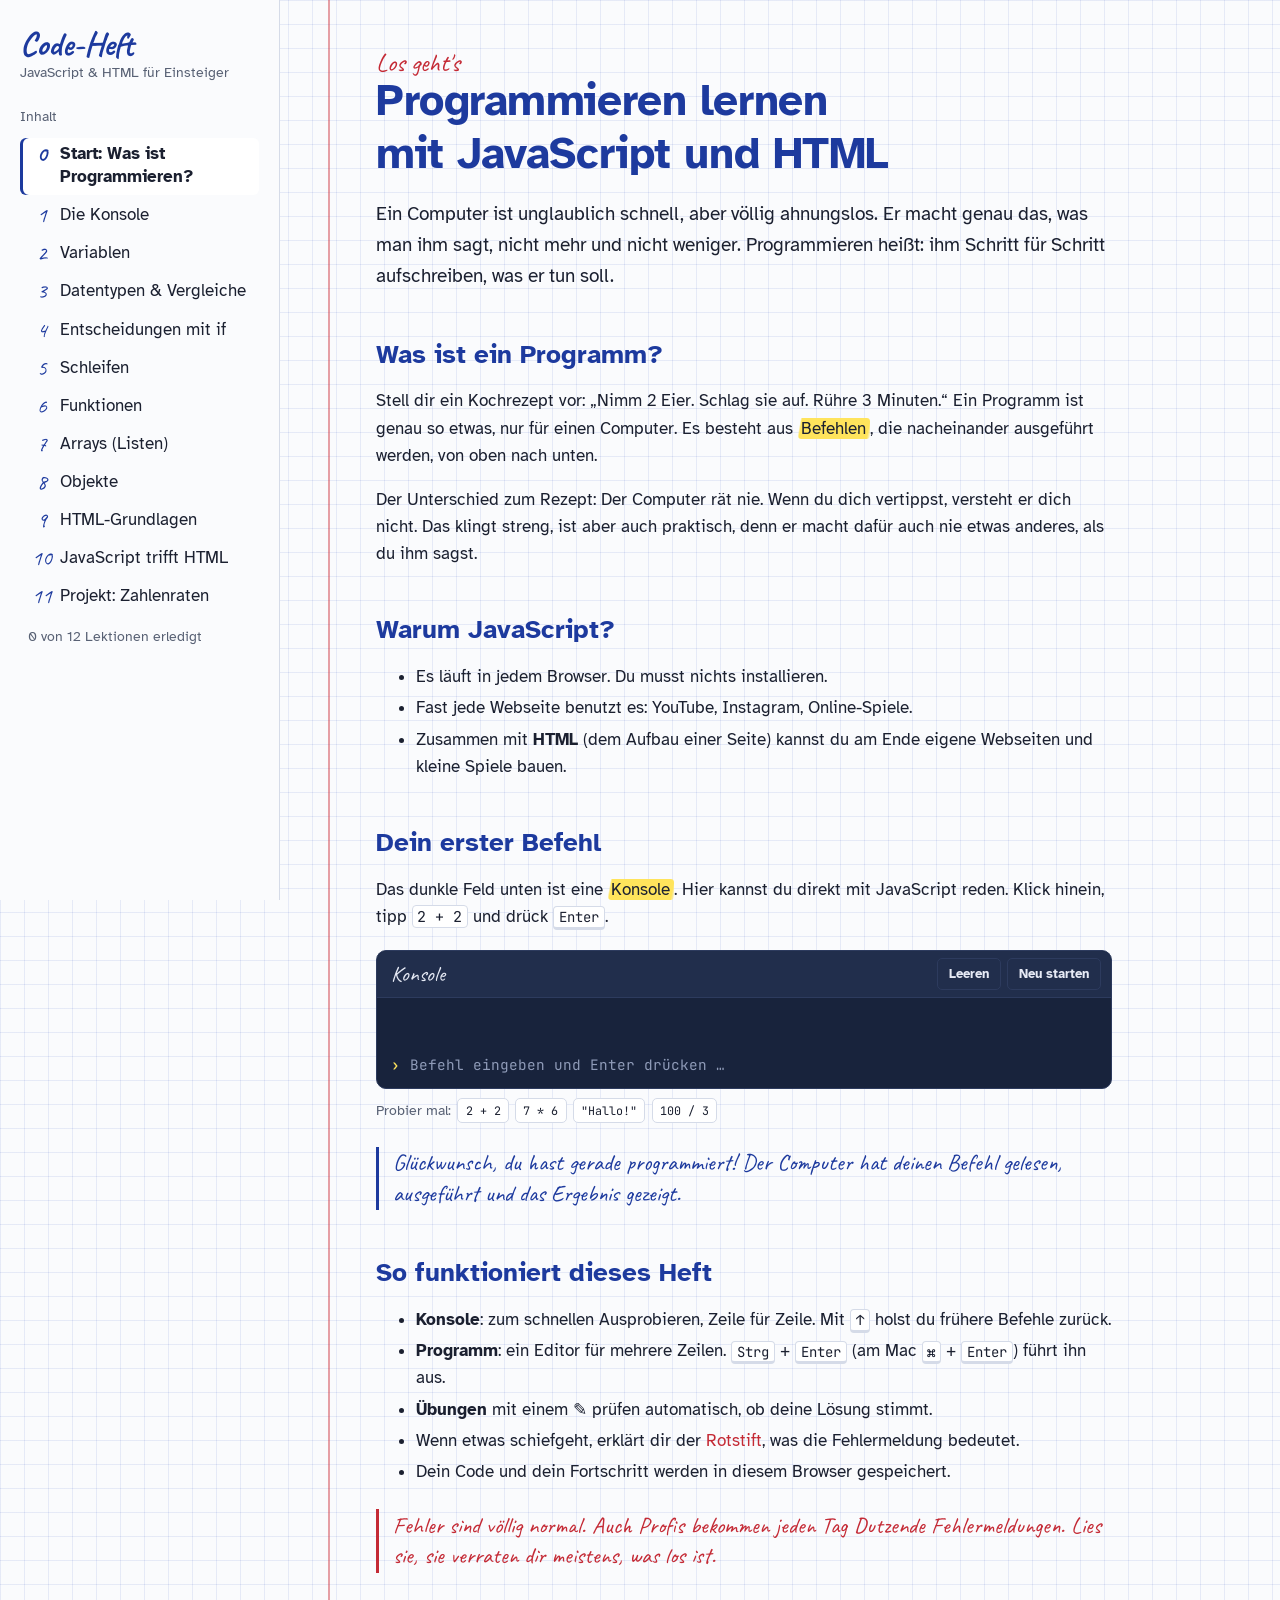
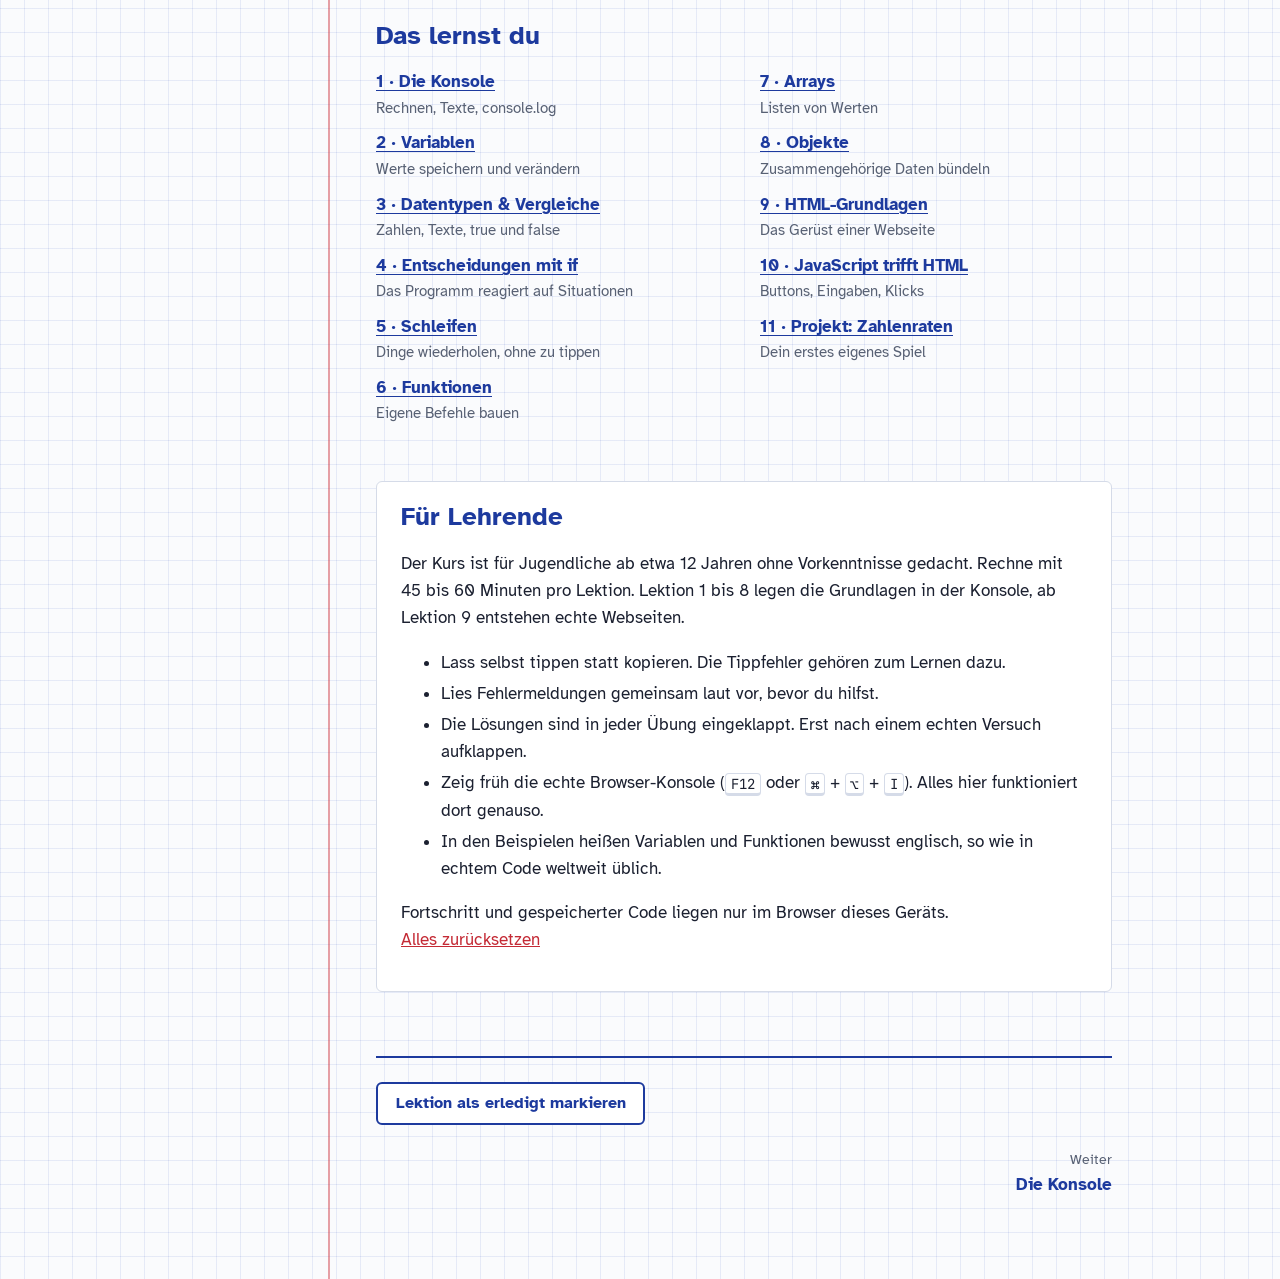
==== index.html @ 229a24ae "first commit" ====
<!doctype html>
<html lang="de">
<head>
  <meta charset="utf-8">
  <meta name="viewport" content="width=device-width, initial-scale=1">
  <title>Code-Heft</title>
  <link rel="preconnect" href="https://fonts.googleapis.com">
  <link rel="preconnect" href="https://fonts.gstatic.com" crossorigin>
  <link rel="stylesheet" href="https://fonts.googleapis.com/css2?family=Atkinson+Hyperlegible:ital,wght@0,400;0,700;1,400&family=Caveat:wght@500;700&family=JetBrains+Mono:wght@400;600&display=swap">
  <link rel="stylesheet" href="assets/course.css">
</head>
<body>
<main>
  <p class="lesson-number">Los geht's</p>
  <h1>Programmieren lernen mit JavaScript und HTML</h1>

  <p class="lead">Ein Computer ist unglaublich schnell, aber völlig ahnungslos. Er macht genau das, was man ihm sagt, nicht mehr und nicht weniger. Programmieren heißt: ihm Schritt für Schritt aufschreiben, was er tun soll.</p>

  <h2>Was ist ein Programm?</h2>
  <p>Stell dir ein Kochrezept vor: „Nimm 2 Eier. Schlag sie auf. Rühre 3 Minuten.“ Ein Programm ist genau so etwas, nur für einen Computer. Es besteht aus <mark>Befehlen</mark>, die nacheinander ausgeführt werden, von oben nach unten.</p>
  <p>Der Unterschied zum Rezept: Der Computer rät nie. Wenn du dich vertippst, versteht er dich nicht. Das klingt streng, ist aber auch praktisch, denn er macht dafür auch nie etwas anderes, als du ihm sagst.</p>

  <h2>Warum JavaScript?</h2>
  <ul>
    <li>Es läuft in jedem Browser. Du musst nichts installieren.</li>
    <li>Fast jede Webseite benutzt es: YouTube, Instagram, Online-Spiele.</li>
    <li>Zusammen mit <strong>HTML</strong> (dem Aufbau einer Seite) kannst du am Ende eigene Webseiten und kleine Spiele bauen.</li>
  </ul>

  <h2>Dein erster Befehl</h2>
  <p>Das dunkle Feld unten ist eine <mark>Konsole</mark>. Hier kannst du direkt mit JavaScript reden. Klick hinein, tipp <code>2 + 2</code> und drück <kbd>Enter</kbd>.</p>

  <js-console>
    <code>2 + 2</code>
    <code>7 * 6</code>
    <code>"Hallo!"</code>
    <code>100 / 3</code>
  </js-console>

  <p class="note">Glückwunsch, du hast gerade programmiert! Der Computer hat deinen Befehl gelesen, ausgeführt und das Ergebnis gezeigt.</p>

  <h2>So funktioniert dieses Heft</h2>
  <ul>
    <li><strong>Konsole</strong>: zum schnellen Ausprobieren, Zeile für Zeile. Mit <kbd>↑</kbd> holst du frühere Befehle zurück.</li>
    <li><strong>Programm</strong>: ein Editor für mehrere Zeilen. <kbd>Strg</kbd> + <kbd>Enter</kbd> (am Mac <kbd>⌘</kbd> + <kbd>Enter</kbd>) führt ihn aus.</li>
    <li><strong>Übungen</strong> mit einem ✎ prüfen automatisch, ob deine Lösung stimmt.</li>
    <li>Wenn etwas schiefgeht, erklärt dir der <span style="color: var(--red)">Rotstift</span>, was die Fehlermeldung bedeutet.</li>
    <li>Dein Code und dein Fortschritt werden in diesem Browser gespeichert.</li>
  </ul>

  <p class="note warning">Fehler sind völlig normal. Auch Profis bekommen jeden Tag Dutzende Fehlermeldungen. Lies sie, sie verraten dir meistens, was los ist.</p>

  <h2>Das lernst du</h2>
  <ol class="lesson-map">
    <li><a href="lesson-01.html">1 · Die Konsole</a><span>Rechnen, Texte, console.log</span></li>
    <li><a href="lesson-02.html">2 · Variablen</a><span>Werte speichern und verändern</span></li>
    <li><a href="lesson-03.html">3 · Datentypen &amp; Vergleiche</a><span>Zahlen, Texte, true und false</span></li>
    <li><a href="lesson-04.html">4 · Entscheidungen mit if</a><span>Das Programm reagiert auf Situationen</span></li>
    <li><a href="lesson-05.html">5 · Schleifen</a><span>Dinge wiederholen, ohne zu tippen</span></li>
    <li><a href="lesson-06.html">6 · Funktionen</a><span>Eigene Befehle bauen</span></li>
    <li><a href="lesson-07.html">7 · Arrays</a><span>Listen von Werten</span></li>
    <li><a href="lesson-08.html">8 · Objekte</a><span>Zusammengehörige Daten bündeln</span></li>
    <li><a href="lesson-09.html">9 · HTML-Grundlagen</a><span>Das Gerüst einer Webseite</span></li>
    <li><a href="lesson-10.html">10 · JavaScript trifft HTML</a><span>Buttons, Eingaben, Klicks</span></li>
    <li><a href="lesson-11.html">11 · Projekt: Zahlenraten</a><span>Dein erstes eigenes Spiel</span></li>
  </ol>

  <section class="teacher">
    <h2>Für Lehrende</h2>
    <p>Der Kurs ist für Jugendliche ab etwa 12 Jahren ohne Vorkenntnisse gedacht. Rechne mit 45 bis 60 Minuten pro Lektion. Lektion 1 bis 8 legen die Grundlagen in der Konsole, ab Lektion 9 entstehen echte Webseiten.</p>
    <ul>
      <li>Lass selbst tippen statt kopieren. Die Tippfehler gehören zum Lernen dazu.</li>
      <li>Lies Fehlermeldungen gemeinsam laut vor, bevor du hilfst.</li>
      <li>Die Lösungen sind in jeder Übung eingeklappt. Erst nach einem echten Versuch aufklappen.</li>
      <li>Zeig früh die echte Browser-Konsole (<kbd>F12</kbd> oder <kbd>⌘</kbd> + <kbd>⌥</kbd> + <kbd>I</kbd>). Alles hier funktioniert dort genauso.</li>
      <li>In den Beispielen heißen Variablen und Funktionen bewusst englisch, so wie in echtem Code weltweit üblich.</li>
    </ul>
    <p>Fortschritt und gespeicherter Code liegen nur im Browser dieses Geräts. <button type="button" class="text-button" onclick="Course.resetProgress()">Alles zurücksetzen</button></p>
  </section>
</main>
<script src="assets/course.js"></script>
</body>
</html>
---- assets/course.css ----
/* Code-Heft – a squared school notebook (Karoheft) with blue ink, red correction pen and a dark board for code */

:root {
  --paper: #fafbfd;
  --grid: rgba(60, 100, 200, 0.11);
  --margin-line: rgba(204, 47, 58, 0.45);
  --ink: #1d3a9e;
  --text: #1b2030;
  --muted: #586174;
  --marker: #ffe45c;
  --marker-text: #1b2030;
  --red: #c42a35;
  --success: #23804c;
  --success-bg: #e3f4ea;
  --hint-bg: #fdecee;
  --surface: #ffffff;
  --border: #d5dbe8;

  --board: #18233c;
  --board-raised: #212e4c;
  --board-text: #e6eaf5;
  --board-muted: #8f9bb8;
  --board-border: #2d3b5e;
  --board-result: #ffe45c;
  --board-error: #ff8a92;
  --board-warn: #ffc46b;

  --font-body: 'Atkinson Hyperlegible', system-ui, -apple-system, 'Segoe UI', sans-serif;
  --font-code: 'JetBrains Mono', ui-monospace, 'SF Mono', Menlo, Consolas, monospace;
  --font-hand: 'Caveat', 'Bradley Hand', 'Segoe Print', cursive;

  --cell: 24px;
  --radius: 6px;
  color-scheme: light;
}

@media (prefers-color-scheme: dark) {
  :root:not([data-theme="light"]) {
    --paper: #131a2b;
    --grid: rgba(140, 170, 255, 0.07);
    --margin-line: rgba(255, 122, 130, 0.35);
    --ink: #9db2ff;
    --text: #e3e7f1;
    --muted: #a0a9bd;
    --marker: rgba(255, 228, 92, 0.85);
    --marker-text: #1b2030;
    --red: #ff858d;
    --success: #6fd49a;
    --success-bg: rgba(111, 212, 154, 0.12);
    --hint-bg: rgba(255, 133, 141, 0.12);
    --surface: #1a2337;
    --border: #2f3a55;
    --board: #0f1729;
    --board-raised: #18233c;
    --board-border: #26334f;
    color-scheme: dark;
  }
}

:root[data-theme="dark"] {
  --paper: #131a2b;
  --grid: rgba(140, 170, 255, 0.07);
  --margin-line: rgba(255, 122, 130, 0.35);
  --ink: #9db2ff;
  --text: #e3e7f1;
  --muted: #a0a9bd;
  --marker: rgba(255, 228, 92, 0.85);
  --marker-text: #1b2030;
  --red: #ff858d;
  --success: #6fd49a;
  --success-bg: rgba(111, 212, 154, 0.12);
  --hint-bg: rgba(255, 133, 141, 0.12);
  --surface: #1a2337;
  --border: #2f3a55;
  --board: #0f1729;
  --board-raised: #18233c;
  --board-border: #26334f;
  color-scheme: dark;
}

*, *::before, *::after { box-sizing: border-box; }

html { -webkit-text-size-adjust: 100%; }

body {
  margin: 0;
  font-family: var(--font-body);
  font-size: 1.0625rem;
  line-height: 1.6;
  color: var(--text);
  background-color: var(--paper);
  background-image:
    linear-gradient(var(--grid) 1px, transparent 1px),
    linear-gradient(90deg, var(--grid) 1px, transparent 1px);
  background-size: var(--cell) var(--cell);
  display: grid;
  grid-template-columns: minmax(0, 1fr);
  min-height: 100vh;
}

@media (min-width: 900px) {
  body { grid-template-columns: 17.5rem minmax(0, 1fr); }
}

:focus-visible {
  outline: 3px solid var(--ink);
  outline-offset: 2px;
  border-radius: 3px;
}

/* No ligatures: beginners must see >=, === and => exactly as they type them */
code, pre, kbd, textarea, .board {
  font-variant-ligatures: none;
  font-feature-settings: "liga" 0, "calt" 0;
}

a { color: var(--ink); text-underline-offset: 0.18em; }
a:hover { text-decoration-thickness: 2px; }

/* ---------- Sidebar ---------- */
.sidebar {
  background: var(--paper);
  border-bottom: 1px solid var(--border);
  padding: 0.5rem 1rem;
  position: sticky;
  top: 0;
  z-index: 10;
  min-width: 0;
  max-height: 100vh;
  overflow-y: auto;
}

/* Compact top bar on small screens: brand and table of contents toggle side by side */
@media (max-width: 899px) {
  .sidebar { display: flex; flex-wrap: wrap; align-items: baseline; column-gap: 1rem; }
  .brand { margin-bottom: 0; }
  .brand-name { font-size: 1.7rem; }
  .brand-tagline { display: none; }
  .toc-toggle { flex: 1; min-width: 0; }
  .toc-toggle[open] { flex-basis: 100%; }
}

@media (min-width: 900px) {
  .sidebar {
    height: 100vh;
    overflow-y: auto;
    border-bottom: 0;
    border-right: 1px solid var(--border);
    padding: 1.75rem 1.25rem;
  }
}

.brand {
  display: flex;
  flex-direction: column;
  text-decoration: none;
  color: var(--text);
  margin-bottom: 0.5rem;
}

.brand-name {
  font-family: var(--font-hand);
  font-size: 2.1rem;
  font-weight: 700;
  line-height: 1;
  color: var(--ink);
}

.brand-tagline { font-size: 0.85rem; color: var(--muted); }

.toc-toggle summary {
  cursor: pointer;
  display: flex;
  gap: 0.5rem;
  align-items: baseline;
  font-weight: 700;
  padding: 0.35rem 0;
  list-style: none;
}
.toc-toggle summary::-webkit-details-marker { display: none; }
.toc-toggle summary::before { content: '▸'; color: var(--ink); transition: transform 0.15s; }
.toc-toggle[open] summary::before { transform: rotate(90deg); }

.toc-current {
  min-width: 0;
  font-weight: 400;
  color: var(--muted);
  font-size: 0.9rem;
  overflow: hidden;
  text-overflow: ellipsis;
  white-space: nowrap;
}

@media (min-width: 900px) {
  .toc-toggle summary { pointer-events: none; }
  .toc-toggle summary::before, .toc-current { display: none; }
  .toc-toggle summary { color: var(--muted); font-weight: 400; font-size: 0.9rem; margin-top: 1rem; }
}

.toc { list-style: none; margin: 0.25rem 0 0; padding: 0; }

.toc a {
  display: grid;
  grid-template-columns: 1.75rem 1fr;
  gap: 0.25rem;
  padding: 0.35rem 0.5rem;
  border-radius: var(--radius);
  text-decoration: none;
  color: var(--text);
  line-height: 1.35;
}
.toc a:hover { background: var(--surface); }
.toc a[aria-current="page"] { background: var(--surface); box-shadow: inset 3px 0 0 var(--ink); font-weight: 700; }

.toc-number {
  font-family: var(--font-hand);
  font-size: 1.35rem;
  line-height: 1;
  color: var(--ink);
  text-align: center;
}
.toc a.done .toc-number { color: var(--success); }
.toc a.done .toc-number::after { content: '✓'; font-family: var(--font-body); font-size: 0.8rem; margin-left: 1px; }

.toc-status { font-size: 0.85rem; color: var(--muted); margin: 0.75rem 0.5rem 0; }

/* ---------- Main column: notebook page with red margin line ---------- */
main {
  width: 100%;
  max-width: 88rem;
  padding: 2rem 1rem 4rem;
  min-width: 0;
}

main > :not(.exercise):not(html-playground),
.exercise > :not(html-playground) {
  max-width: 46rem;
}

@media (min-width: 640px) {
  main {
    padding: 3rem 2rem 5rem 4.5rem;
    background-image: linear-gradient(90deg, transparent 3rem, var(--margin-line) 3rem, var(--margin-line) calc(3rem + 2px), transparent calc(3rem + 2px));
  }
}

@media (min-width: 900px) {
  main { padding-left: 6rem; }
}

.lesson-number {
  font-family: var(--font-hand);
  font-size: 1.6rem;
  color: var(--red);
  margin: 0 0 -0.25rem;
  line-height: 1.2;
}

h1, h2, h3 { color: var(--ink); line-height: 1.2; text-wrap: balance; }
h1 { font-size: clamp(2rem, 5vw, 2.75rem); margin: 0 0 1rem; letter-spacing: -0.01em; }
h2 { font-size: 1.6rem; margin: 3rem 0 0.75rem; }
h3 { font-size: 1.2rem; margin: 2rem 0 0.5rem; }

p, ul, ol { max-width: 68ch; }
li + li { margin-top: 0.25rem; }

.lead { font-size: 1.2rem; color: var(--text); }

mark {
  background: linear-gradient(100deg, transparent 0.15em, var(--marker) 0.25em, var(--marker) calc(100% - 0.2em), transparent 100%);
  color: var(--marker-text);
  padding: 0 0.2em;
  border-radius: 0.2em;
}

code {
  font-family: var(--font-code);
  font-size: 0.88em;
  background: var(--surface);
  border: 1px solid var(--border);
  border-radius: 4px;
  padding: 0.05em 0.3em;
}

pre {
  font-family: var(--font-code);
  font-size: 0.9rem;
  line-height: 1.55;
  background: var(--surface);
  border: 1px solid var(--border);
  border-left: 4px solid var(--ink);
  border-radius: var(--radius);
  padding: 0.9rem 1rem;
  overflow-x: auto;
  max-width: 100%;
}
pre code { background: none; border: 0; padding: 0; font-size: inherit; }

kbd {
  font-family: var(--font-code);
  font-size: 0.82em;
  border: 1px solid var(--border);
  border-bottom-width: 3px;
  border-radius: 4px;
  padding: 0.05em 0.35em;
  background: var(--surface);
}

/* Handwritten teacher note in the margin style */
.note {
  font-family: var(--font-hand);
  font-size: 1.45rem;
  line-height: 1.3;
  color: var(--ink);
  border-left: 3px solid var(--ink);
  padding: 0.1rem 0 0.1rem 0.9rem;
  margin: 1.5rem 0;
}
.note.warning { color: var(--red); border-color: var(--red); }

table { border-collapse: collapse; margin: 1rem 0; background: var(--surface); max-width: 100%; display: block; overflow-x: auto; }
th, td { border: 1px solid var(--border); padding: 0.4rem 0.7rem; text-align: left; vertical-align: top; }
th { color: var(--ink); }

/* ---------- Exercise block ---------- */
.exercise {
  margin: 2.5rem 0;
  padding-top: 0.25rem;
}
.exercise > h3 { margin-top: 0; }
.exercise > h3::before {
  content: '✎ ';
  color: var(--red);
}

details.solution {
  margin-top: 0.75rem;
  border: 1px dashed var(--border);
  border-radius: var(--radius);
  padding: 0.5rem 0.9rem;
  background: var(--paper);
}
details.solution summary { cursor: pointer; color: var(--ink); font-weight: 700; }
details.solution[open] summary { margin-bottom: 0.5rem; }

/* ---------- Boards (console, editor, playground) ---------- */
js-console, js-editor, html-playground { display: block; margin: 1.25rem 0; }

.board {
  background: var(--board);
  color: var(--board-text);
  border-radius: 10px;
  border: 1px solid var(--board-border);
  overflow: hidden;
  font-family: var(--font-code);
  font-size: 0.9rem;
  line-height: 1.55;
}

.board-header {
  display: flex;
  flex-wrap: wrap;
  justify-content: space-between;
  align-items: center;
  gap: 0.5rem;
  padding: 0.45rem 0.6rem 0.45rem 0.9rem;
  background: var(--board-raised);
  border-bottom: 1px solid var(--board-border);
}

.board-title {
  font-family: var(--font-hand);
  font-size: 1.35rem;
  line-height: 1;
  color: var(--board-text);
}

.board-actions { display: flex; flex-wrap: wrap; gap: 0.35rem; }

.board button {
  font: 600 0.8rem var(--font-body);
  color: var(--board-text);
  background: transparent;
  border: 1px solid var(--board-border);
  border-radius: 5px;
  padding: 0.35rem 0.7rem;
  cursor: pointer;
  min-height: 2rem;
}
.board button:hover { background: var(--board-border); }
.board button.primary { background: var(--board-result); color: #1b2030; border-color: var(--board-result); }
.board button.primary:hover { filter: brightness(0.95); }
.board :focus-visible { outline-color: var(--board-result); }

.console-input textarea,
.board .fallback-editor {
  display: block;
  width: 100%;
  border: 0;
  resize: none;
  background: transparent;
  color: var(--board-text);
  font: inherit;
  line-height: inherit;
  caret-color: var(--board-result);
  outline: none;
  overflow: hidden;
  white-space: pre;
  tab-size: 2;
}
.board .console-input textarea::placeholder, .board .fallback-editor::placeholder { color: var(--board-muted); }

/* Console */
.console-output {
  max-height: 22rem;
  min-height: 3rem;
  overflow-y: auto;
  padding: 0.6rem 0.9rem 0;
}

.console-input {
  display: flex;
  gap: 0.6rem;
  padding: 0.5rem 0.9rem 0.7rem;
  cursor: text;
}
.console-input .prompt { color: var(--board-result); font-weight: 600; }
.console-input textarea { padding: 0; overflow-x: auto; }

.line {
  white-space: pre-wrap;
  word-break: break-word;
  padding: 0.15rem 0;
}
.line + .line { border-top: 1px solid rgba(143, 155, 184, 0.12); }
.line.input { color: var(--board-muted); }
.line.input::before { content: '› '; color: var(--board-result); }
.line.result { color: var(--board-result); }
.line.result::before { content: '← '; color: var(--board-muted); }
.line.info { color: var(--board-muted); font-style: italic; font-family: var(--font-body); }
.line.warn { color: var(--board-warn); }
.line.error { color: var(--board-error); }
.error-title { display: block; }

/* Red correction pen: the error explained in plain German */
.margin-note {
  display: block;
  font-family: var(--font-hand);
  font-size: 1.3rem;
  line-height: 1.25;
  color: var(--board-error);
  margin: 0.2rem 0 0.15rem;
  padding-left: 0.6rem;
  border-left: 2px solid var(--board-error);
}

.examples {
  display: flex;
  flex-wrap: wrap;
  align-items: center;
  gap: 0.4rem;
  margin-top: 0.6rem;
  font-size: 0.9rem;
  color: var(--muted);
}
.example {
  background: var(--surface);
  border: 1px solid var(--border);
  border-radius: 5px;
  padding: 0.2rem 0.45rem;
  cursor: pointer;
  color: var(--text);
}
.example:hover { border-color: var(--ink); }
.example code { border: 0; background: none; padding: 0; }

/* Editor */
.editor-area { min-height: 3rem; }
.editor-output {
  border-top: 1px dashed var(--board-border);
  padding: 0.5rem 0.9rem 0.7rem;
  min-height: 2.5rem;
  max-height: 18rem;
  overflow-y: auto;
}
.editor-output:empty { display: none; }

.check-result:empty { display: none; }
.check-result {
  margin-top: 0.6rem;
  padding: 0.6rem 0.9rem;
  border-radius: var(--radius);
  font-weight: 700;
}
.check-result.success { background: var(--success-bg); color: var(--success); }
.check-result.success::before { content: '✓ '; }
.check-result.hint {
  background: var(--hint-bg);
  color: var(--red);
  font-family: var(--font-hand);
  font-size: 1.4rem;
  font-weight: 500;
  line-height: 1.3;
}

/* ---------- CodeMirror inside boards ---------- */
.board .CodeMirror {
  height: auto;
  font-family: var(--font-code);
  font-size: 0.9rem;
  line-height: 1.55;
  background: transparent;
  color: var(--board-text);
}
.board .CodeMirror-gutters { background: var(--board); border-right: 1px solid var(--board-border); box-shadow: 6px 0 8px -6px rgba(0, 0, 0, 0.6); }
.board .CodeMirror-linenumber { color: var(--board-muted); opacity: 0.7; padding: 0 0.6rem 0 0.4rem; }
.board .CodeMirror-lines { padding: 0.75rem 0; }
.board .CodeMirror pre.CodeMirror-line,
.board .CodeMirror pre.CodeMirror-line-like { padding: 0 0.9rem; }
.board .CodeMirror-cursor { border-left: 2px solid var(--board-result); }
.board .CodeMirror-selected { background: rgba(157, 178, 255, 0.22); }
.board .CodeMirror-focused .CodeMirror-selected { background: rgba(157, 178, 255, 0.3); }
.board .CodeMirror-line::selection, .board .CodeMirror-line > span::selection, .board .CodeMirror-line > span > span::selection { background: rgba(157, 178, 255, 0.3); }
.board .CodeMirror-matchingbracket { color: var(--board-result) !important; text-decoration: underline; }
.board .CodeMirror-placeholder { color: var(--board-muted) !important; font-style: italic; }
.board .CodeMirror-focused { outline: 2px solid var(--board-result); outline-offset: -2px; }

.fallback-editor { padding: 0.75rem 0.9rem; min-height: 4rem; }

/* ---------- Syntax colours: one set for paper, one for the dark board ---------- */
:root {
  --syn-keyword: #1d3a9e;
  --syn-string: #9a4b00;
  --syn-number: #b4237a;
  --syn-comment: #6b7385;
  --syn-property: #0f7064;
  --syn-def: #1b2030;
}
@media (prefers-color-scheme: dark) {
  :root:not([data-theme="light"]) {
    --syn-keyword: #9db2ff;
    --syn-string: #ffd27a;
    --syn-number: #ff9ecb;
    --syn-comment: #8a96b3;
    --syn-property: #8be0c4;
    --syn-def: #ffffff;
  }
}
:root[data-theme="dark"] {
  --syn-keyword: #9db2ff;
  --syn-string: #ffd27a;
  --syn-number: #ff9ecb;
  --syn-comment: #8a96b3;
  --syn-property: #8be0c4;
  --syn-def: #ffffff;
}
.board {
  --syn-keyword: #9db2ff;
  --syn-string: #ffd27a;
  --syn-number: #ff9ecb;
  --syn-comment: #8a96b3;
  --syn-property: #8be0c4;
  --syn-def: #ffffff;
}

/* Prefixed with .cm-s-default / pre to beat the library's default theme */
.cm-s-default .cm-keyword, .cm-s-default .cm-tag, pre .cm-keyword, pre .cm-tag { color: var(--syn-keyword); }
.cm-s-default .cm-keyword, pre .cm-keyword { font-weight: 600; }
.cm-s-default .cm-string, .cm-s-default .cm-string-2, .cm-s-default .cm-qualifier,
pre .cm-string, pre .cm-string-2, pre .cm-qualifier { color: var(--syn-string); }
.cm-s-default .cm-number, .cm-s-default .cm-atom, pre .cm-number, pre .cm-atom { color: var(--syn-number); }
.cm-s-default .cm-comment, pre .cm-comment { color: var(--syn-comment); font-style: italic; }
.cm-s-default .cm-property, .cm-s-default .cm-attribute, .cm-s-default .cm-builtin,
pre .cm-property, pre .cm-attribute, pre .cm-builtin { color: var(--syn-property); }
.cm-s-default .cm-def, pre .cm-def { color: var(--syn-def); font-weight: 600; }
.cm-s-default .cm-variable, .cm-s-default .cm-variable-2, .cm-s-default .cm-variable-3,
.cm-s-default .cm-operator, .cm-s-default .cm-bracket, .cm-s-default .cm-punctuation { color: inherit; }
.cm-s-default .cm-meta, pre .cm-meta { color: var(--syn-comment); }
.cm-s-default .cm-error { color: inherit; background: none; }

/* ---------- Playground (CodePen-style) ---------- */
html-playground { container-type: inline-size; }

.playground-tabs { display: flex; border-bottom: 1px solid var(--board-border); }
.board .playground-tabs button {
  flex: 1;
  border: 0;
  border-radius: 0;
  border-bottom: 3px solid transparent;
  min-height: 2.5rem;
}
.board .playground-tabs button[aria-selected="true"] { border-bottom-color: var(--board-result); background: var(--board-raised); }

.playground-editors {
  height: 300px;
  min-height: 140px;
  display: grid;
  grid-template-columns: minmax(0, 1fr);
  overflow: hidden;
  resize: vertical;
}
.playground-editors .playground-pane { display: none; }
.playground-editors[data-active="html"] .pane-html,
.playground-editors[data-active="css"] .pane-css,
.playground-editors[data-active="js"] .pane-js { display: flex; }
.playground-editors .pane-title { display: none; }

.playground-pane { flex-direction: column; min-width: 0; min-height: 0; }
.playground-editor { flex: 1; min-height: 0; position: relative; }
.playground-editor .CodeMirror { position: absolute; inset: 0; height: auto; }
.playground-editor .fallback-editor { height: 100%; overflow: auto; }

@container (min-width: 760px) {
  .playground-tabs { display: none; }
  .playground-editors { grid-template-columns: minmax(0, 1fr) minmax(0, 1fr) minmax(0, 1.3fr); }
  .playground-editors .playground-pane { display: flex; }
  .playground-editors .pane-title { display: block; border-top: 0; }
  .playground-pane + .playground-pane { border-left: 1px solid var(--board-border); }
}

.pane-badge::before {
  content: '';
  display: inline-block;
  width: 0.6rem;
  height: 0.6rem;
  border-radius: 2px;
  margin-right: 0.4rem;
  vertical-align: 0.02em;
}
.badge-html::before { background: #ff8a5c; }
.badge-css::before { background: #6cb6ff; }
.badge-js::before { background: var(--board-result); }

.playground-result { background: #ffffff; display: flex; flex-direction: column; border-top: 4px solid var(--board-border); }
.playground-result iframe { border: 0; width: 100%; height: 320px; background: #ffffff; display: block; resize: vertical; }

.pane-title {
  font: 600 0.75rem var(--font-body);
  color: var(--board-muted);
  background: var(--board-raised);
  padding: 0.3rem 0.9rem;
  border-top: 1px solid var(--board-border);
}
.playground-console .editor-output { border-top: 0; max-height: 10rem; }
.playground-console .editor-output:empty { display: block; min-height: 1.75rem; }

/* Fullscreen: the playground covers the whole window, editors on top, preview fills the rest */
html.playground-fullscreen { overflow: hidden; }
.board.playground.is-fullscreen {
  position: fixed;
  inset: 0;
  z-index: 1000;
  border: 0;
  border-radius: 0;
  display: flex;
  flex-direction: column;
}
.is-fullscreen .playground-editors { height: 45vh !important; flex: none; max-height: calc(100vh - 12rem); }
.is-fullscreen .playground-result { flex: 1; min-height: 0; }
.is-fullscreen .playground-result iframe { height: auto !important; flex: 1; resize: none; }
.is-fullscreen .playground-console .editor-output { max-height: 7rem; }

/* Keep layout stable until components are defined */
js-console:not(:defined), js-editor:not(:defined), html-playground:not(:defined) {
  visibility: hidden;
  min-height: 10rem;
}

/* ---------- Static code examples ---------- */
pre code.highlighted { color: var(--text); }

/* ---------- Footer pager ---------- */
.pager {
  margin-top: 4rem;
  padding-top: 1.5rem;
  border-top: 2px solid var(--ink);
}

button.complete {
  font: 700 1rem var(--font-body);
  color: var(--ink);
  background: var(--surface);
  border: 2px solid var(--ink);
  border-radius: var(--radius);
  padding: 0.6rem 1.1rem;
  cursor: pointer;
}
button.complete[aria-pressed="true"] { background: var(--success-bg); color: var(--success); border-color: var(--success); }

.pager-links {
  display: flex;
  justify-content: space-between;
  gap: 1rem;
  margin-top: 1.5rem;
}
.pager-links a {
  display: flex;
  flex-direction: column;
  text-decoration: none;
  font-weight: 700;
  max-width: 48%;
}
.pager-links small { font-weight: 400; color: var(--muted); }
.pager-next { margin-left: auto; text-align: right; }

/* ---------- Start page ---------- */
.lesson-map { list-style: none; padding: 0; max-width: none; columns: 2 16rem; column-gap: 2rem; }
.lesson-map li { break-inside: avoid; margin: 0 0 0.6rem; }
.lesson-map a { font-weight: 700; }
.lesson-map span { display: block; color: var(--muted); font-size: 0.95rem; }

.teacher {
  margin-top: 3.5rem;
  padding: 1.25rem 1.5rem;
  background: var(--surface);
  border: 1px solid var(--border);
  border-radius: var(--radius);
}
.teacher h2 { margin-top: 0; }

.text-button {
  font: inherit;
  color: var(--red);
  background: none;
  border: 0;
  padding: 0;
  text-decoration: underline;
  cursor: pointer;
}

@media (prefers-reduced-motion: reduce) {
  * { transition: none !important; animation: none !important; }
}
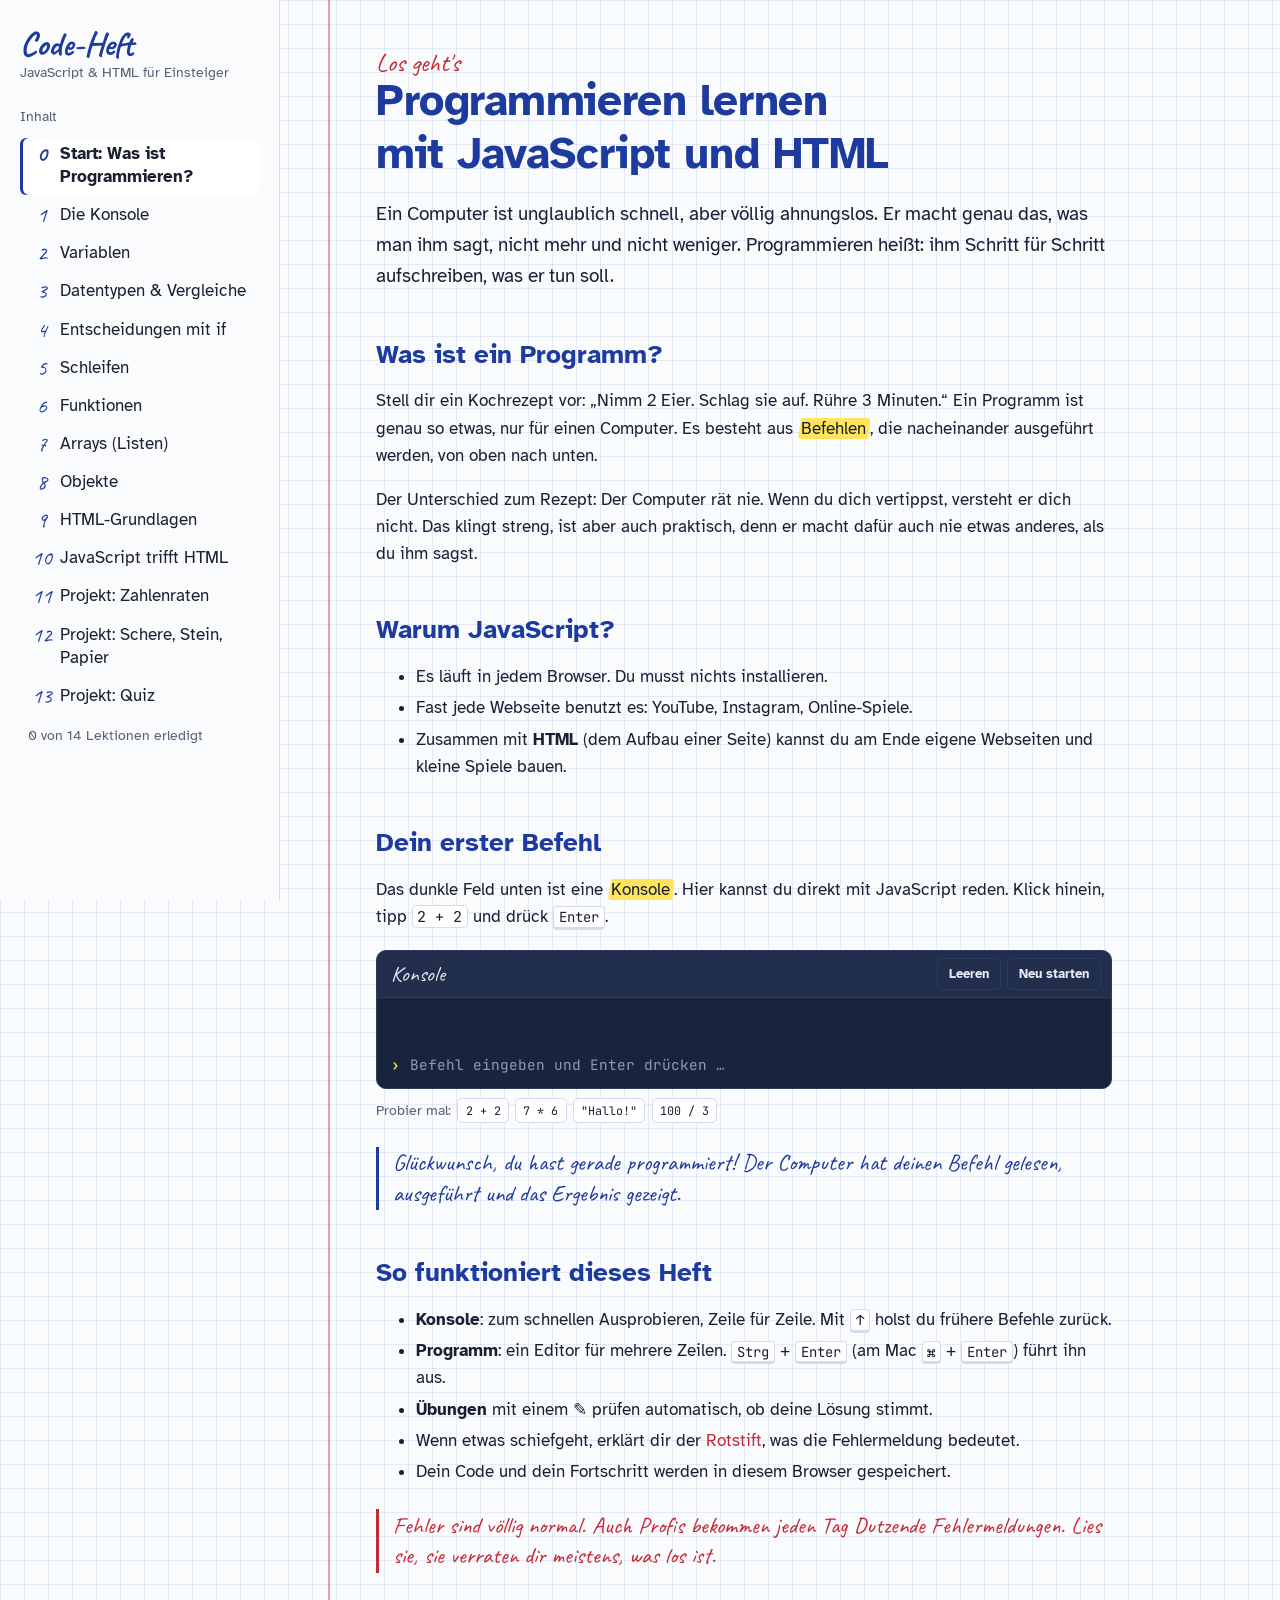
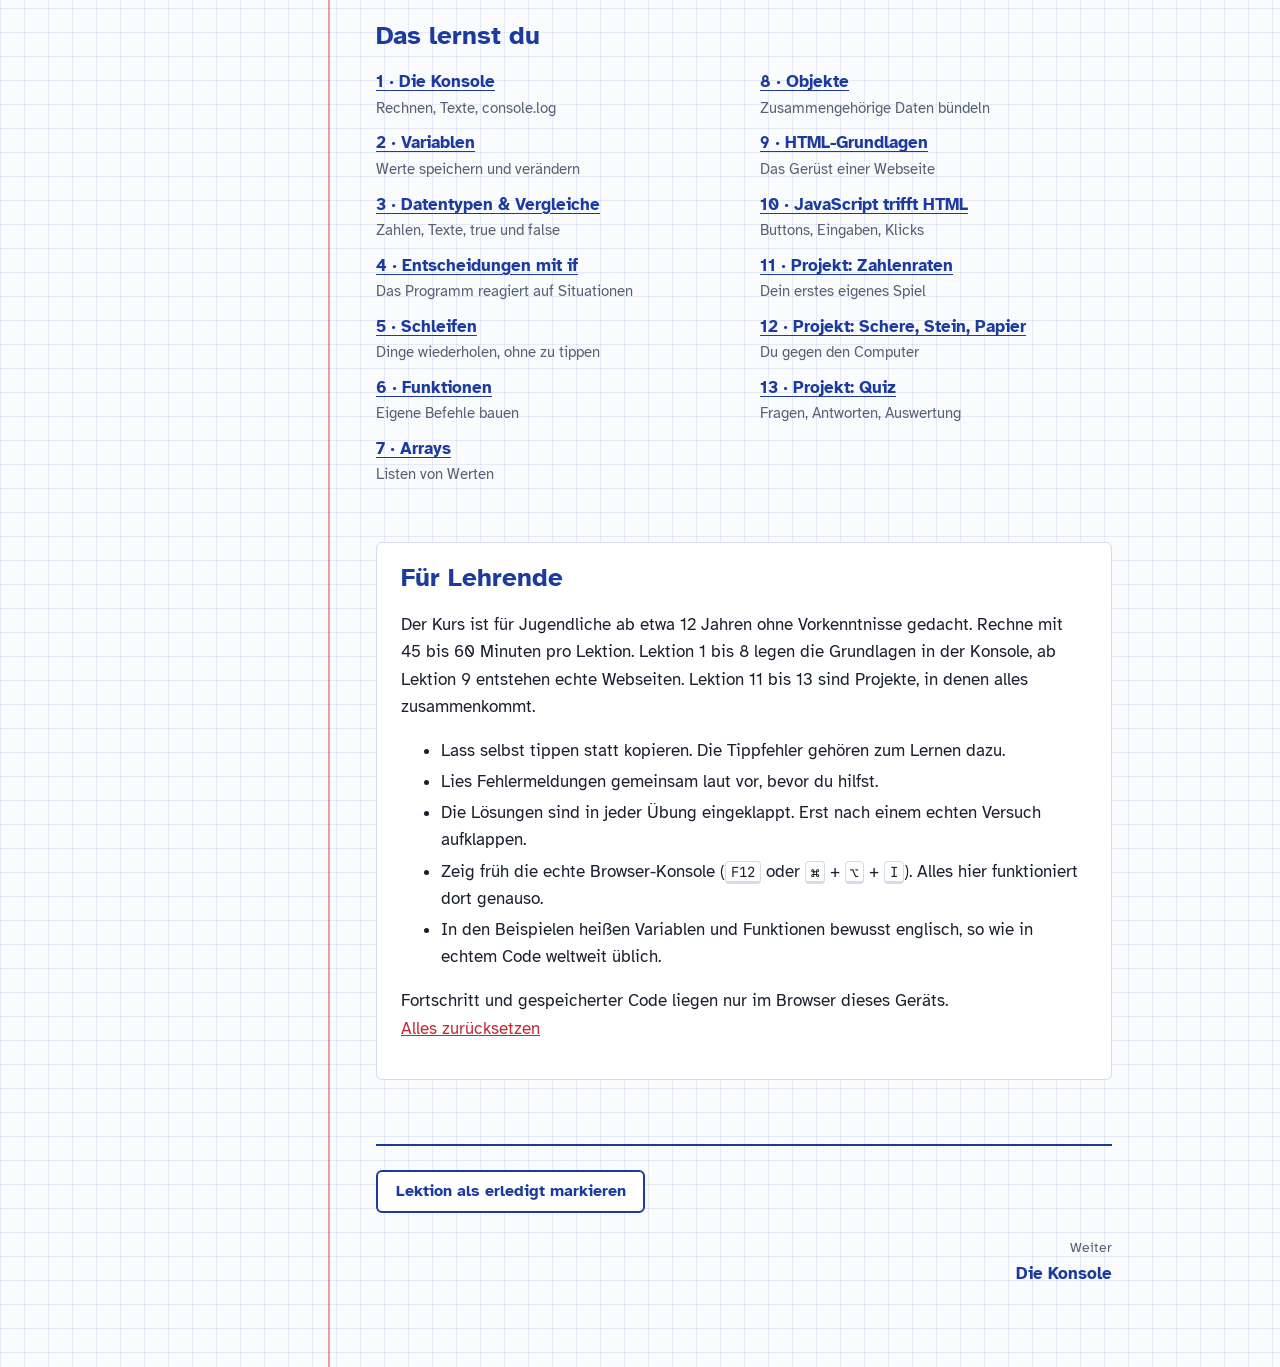
==== commit b2debc9e: "Add project lessons: rock paper scissors and quiz Lesson 12 introduces random array picks, objects a" ====
--- a/index.html
+++ b/index.html
@@ -63,11 +63,13 @@
     <li><a href="lesson-09.html">9 · HTML-Grundlagen</a><span>Das Gerüst einer Webseite</span></li>
     <li><a href="lesson-10.html">10 · JavaScript trifft HTML</a><span>Buttons, Eingaben, Klicks</span></li>
     <li><a href="lesson-11.html">11 · Projekt: Zahlenraten</a><span>Dein erstes eigenes Spiel</span></li>
+    <li><a href="lesson-12.html">12 · Projekt: Schere, Stein, Papier</a><span>Du gegen den Computer</span></li>
+    <li><a href="lesson-13.html">13 · Projekt: Quiz</a><span>Fragen, Antworten, Auswertung</span></li>
   </ol>
 
   <section class="teacher">
     <h2>Für Lehrende</h2>
-    <p>Der Kurs ist für Jugendliche ab etwa 12 Jahren ohne Vorkenntnisse gedacht. Rechne mit 45 bis 60 Minuten pro Lektion. Lektion 1 bis 8 legen die Grundlagen in der Konsole, ab Lektion 9 entstehen echte Webseiten.</p>
+    <p>Der Kurs ist für Jugendliche ab etwa 12 Jahren ohne Vorkenntnisse gedacht. Rechne mit 45 bis 60 Minuten pro Lektion. Lektion 1 bis 8 legen die Grundlagen in der Konsole, ab Lektion 9 entstehen echte Webseiten. Lektion 11 bis 13 sind Projekte, in denen alles zusammenkommt.</p>
     <ul>
       <li>Lass selbst tippen statt kopieren. Die Tippfehler gehören zum Lernen dazu.</li>
       <li>Lies Fehlermeldungen gemeinsam laut vor, bevor du hilfst.</li>
